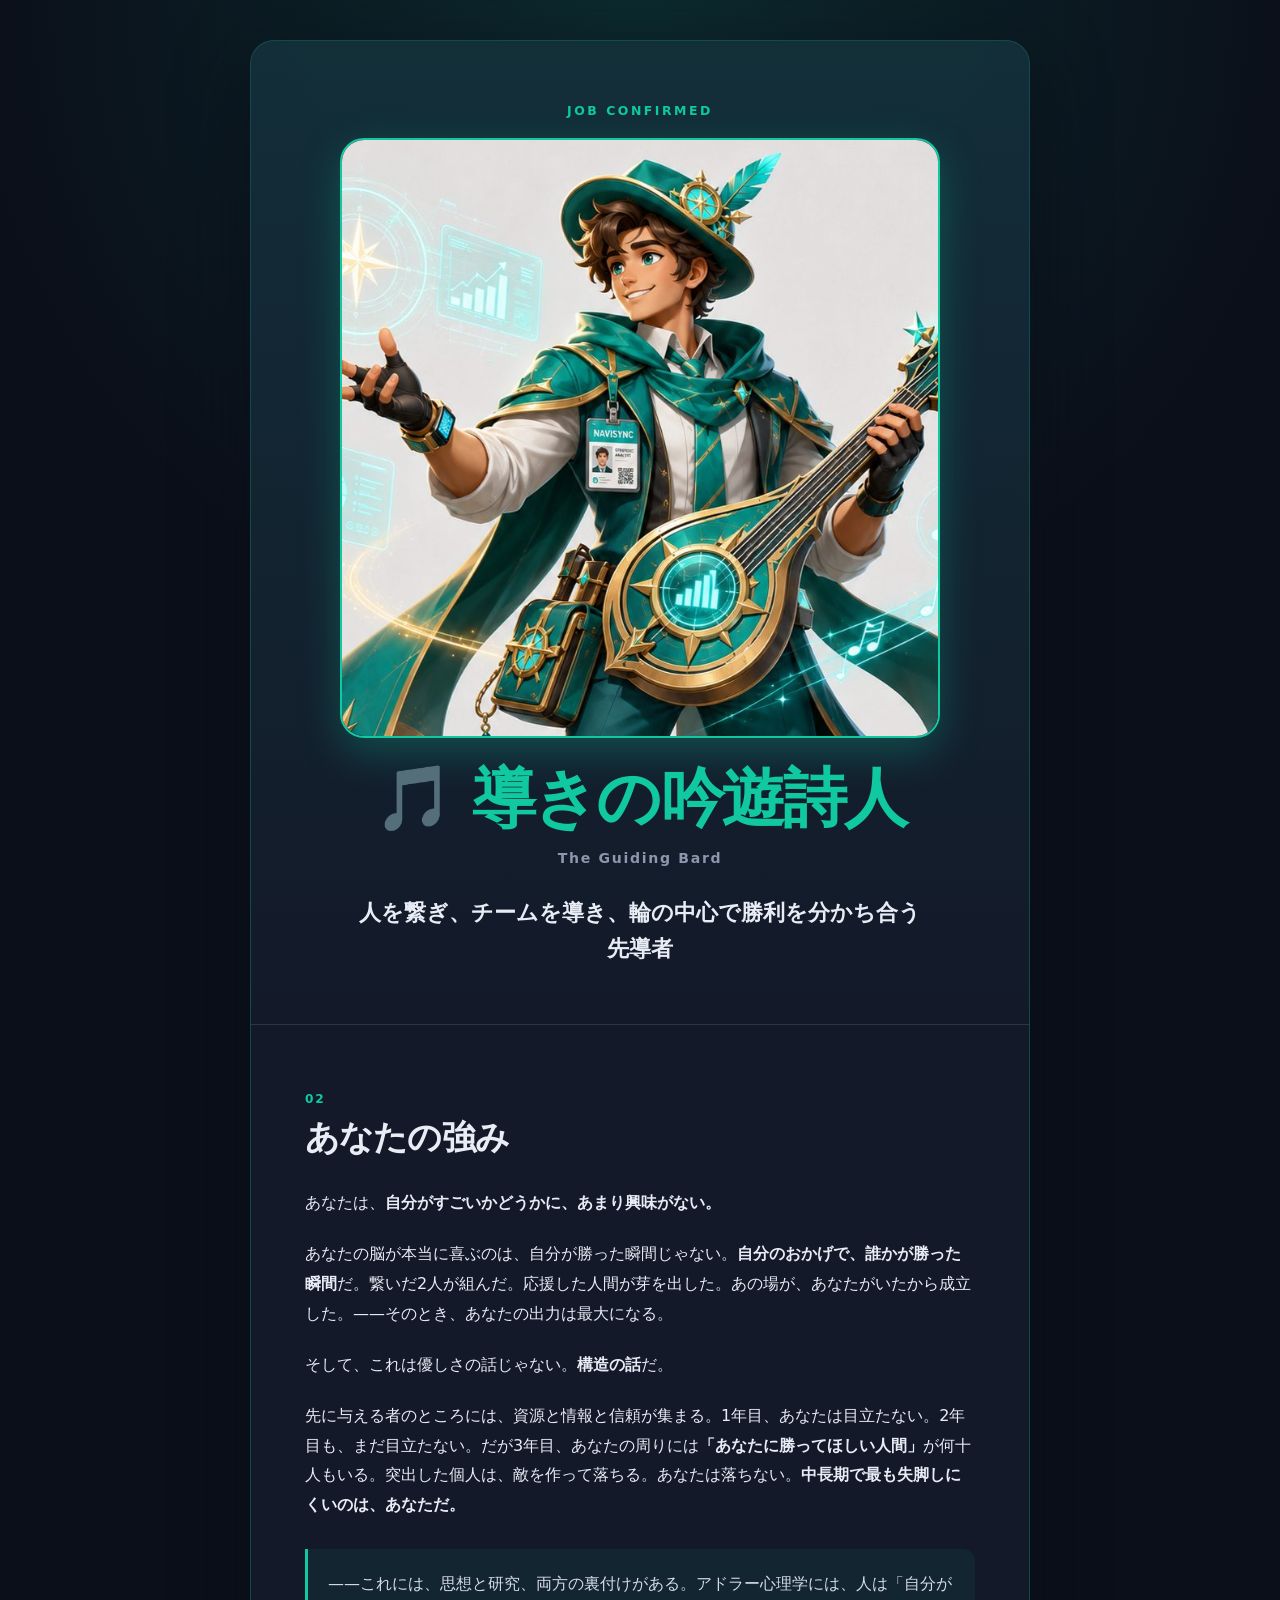
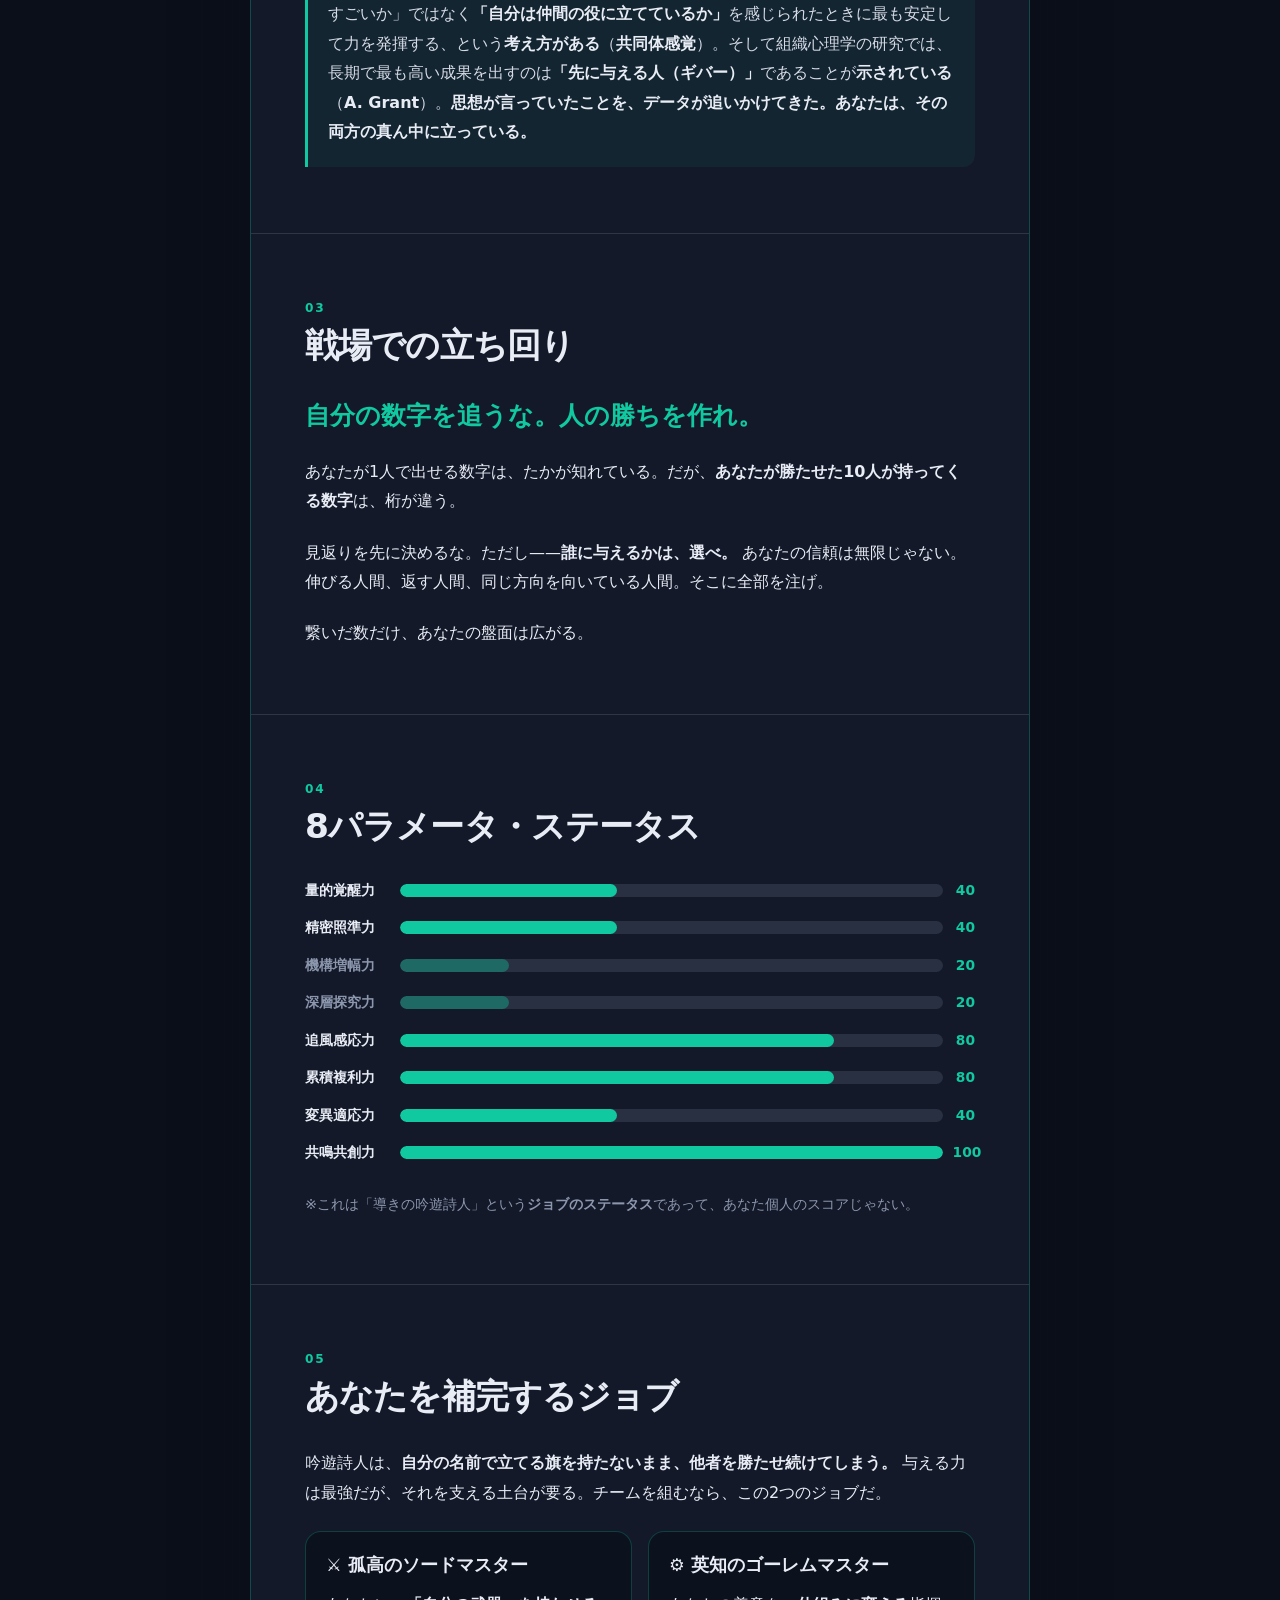
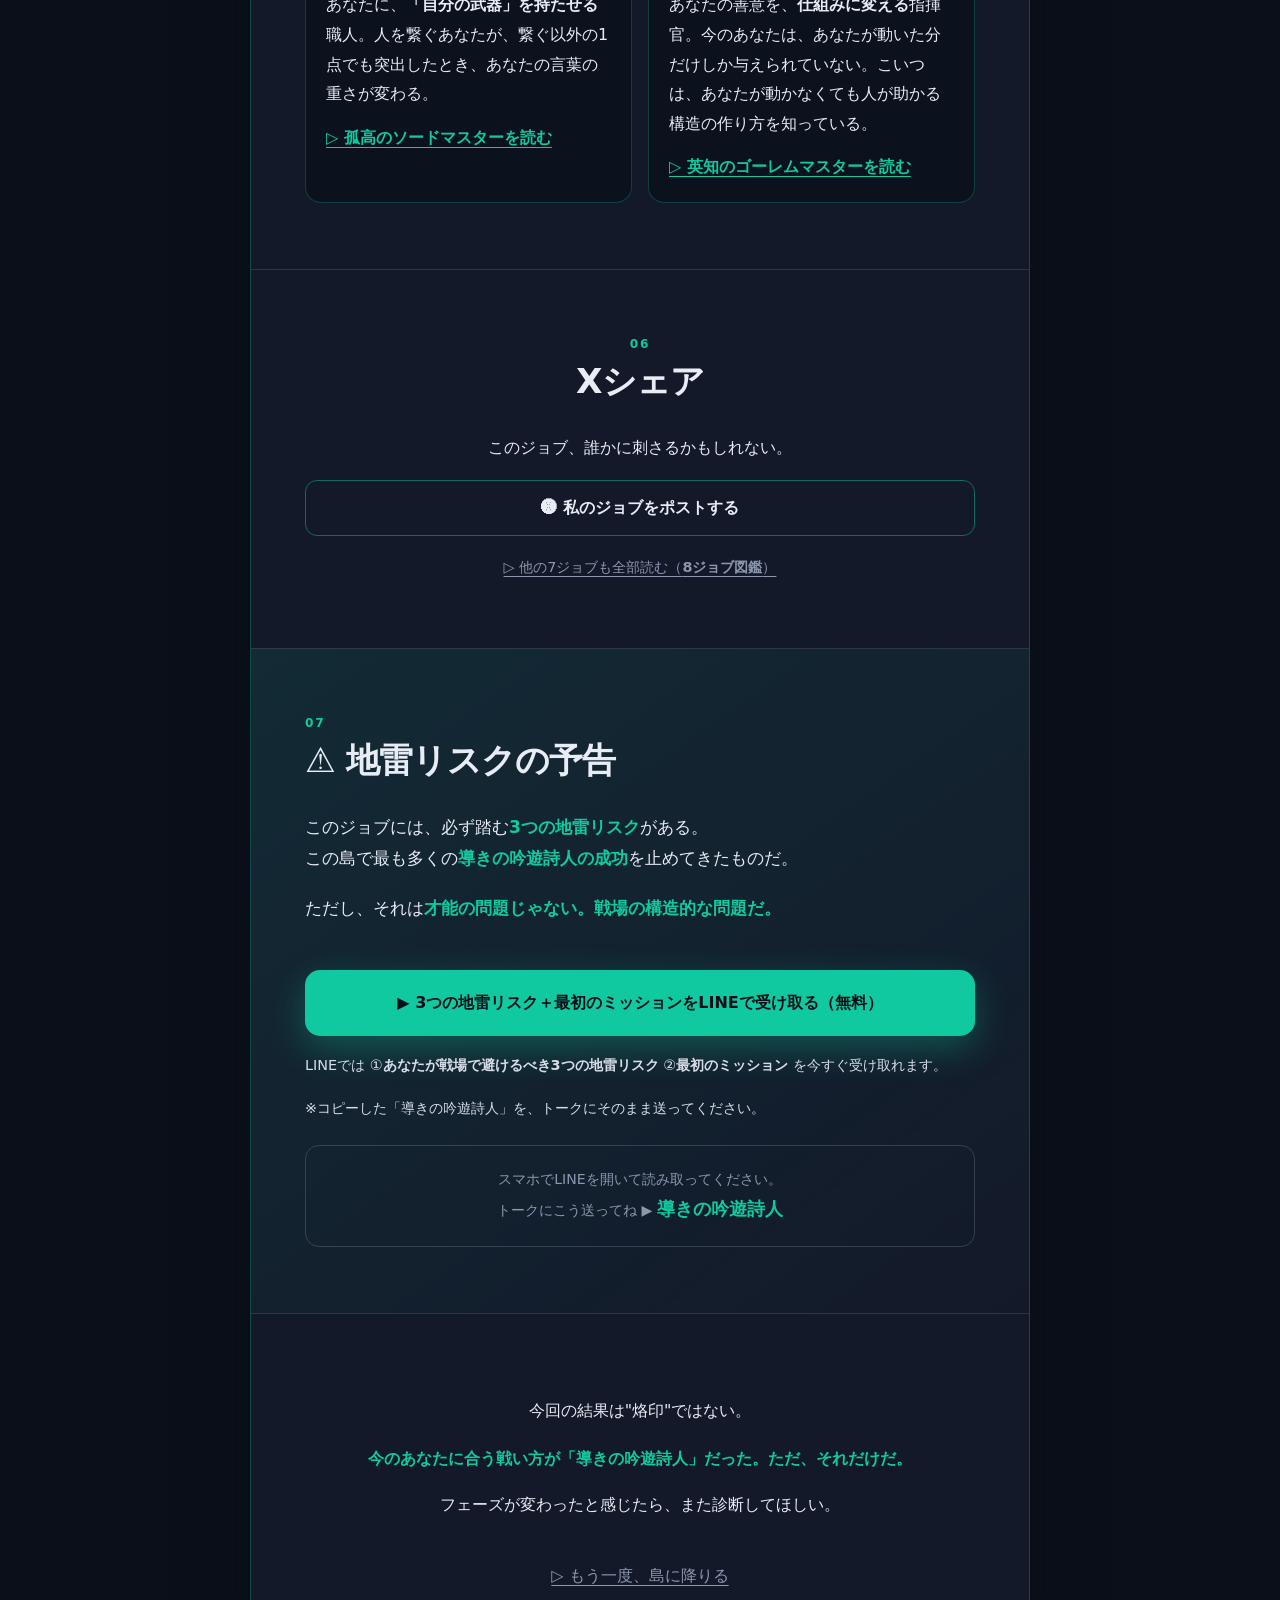
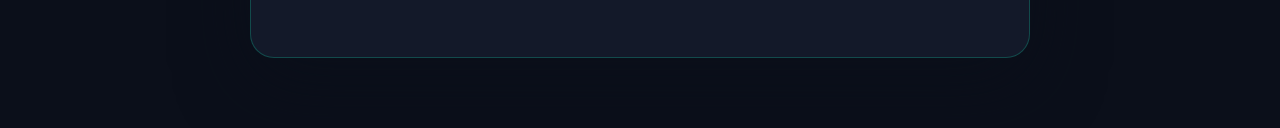
==== report/bard.html @ 359c532e "first commit" ====
<!doctype html>
<html lang="ja">
<head>
  <meta charset="utf-8">
  <meta name="viewport" content="width=device-width, initial-scale=1">
  <title>導きの吟遊詩人｜ビジネス・バトロワ ジョブ診断</title>
  <meta name="description" content="人を繋ぎ、チームを導き、輪の中心で勝利を分かち合う先導者">
  <meta property="og:type" content="article">
  <meta property="og:title" content="導きの吟遊詩人">
  <meta property="og:description" content="人を繋ぎ、チームを導き、輪の中心で勝利を分かち合う先導者">
  <meta property="og:image" content="/assets/ogp/bard.png">
  <meta name="twitter:card" content="summary_large_image">
  <link rel="stylesheet" href="../theme.css">
  <link rel="stylesheet" href="report.css">
</head>
<body data-job="bard">
  <main class="report-shell">
    <article class="report-card">
      <header class="report-hero" aria-labelledby="reportTitle">
        <p class="eyebrow">JOB CONFIRMED</p>
        <div class="job-visual" aria-hidden="true">
          <span id="jobVisualFallback" class="job-visual-fallback">🎵</span>
          <img id="jobImage" src="../assets/job/bard.jpg" alt="導きの吟遊詩人のイメージ">
        </div>
        <h1 id="reportTitle">🎵 導きの吟遊詩人</h1>
        <p class="job-english">The Guiding Bard</p>
        <p class="job-catch">人を繋ぎ、チームを導き、輪の中心で勝利を分かち合う先導者</p>
      </header>

      <section class="report-section prose" aria-labelledby="strengthTitle">
        <h2 id="strengthTitle" class="section-heading"><span class="section-number">02</span>あなたの強み</h2>

        <p>あなたは、<strong>自分がすごいかどうかに、あまり興味がない。</strong></p>

        <p>あなたの脳が本当に喜ぶのは、自分が勝った瞬間じゃない。<strong>自分のおかげで、誰かが勝った瞬間</strong>だ。繋いだ2人が組んだ。応援した人間が芽を出した。あの場が、あなたがいたから成立した。——そのとき、あなたの出力は最大になる。</p>

        <p>そして、これは優しさの話じゃない。<strong>構造の話</strong>だ。</p>

        <p>先に与える者のところには、資源と情報と信頼が集まる。1年目、あなたは目立たない。2年目も、まだ目立たない。だが3年目、あなたの周りには<strong>「あなたに勝ってほしい人間」</strong>が何十人もいる。突出した個人は、敵を作って落ちる。あなたは落ちない。<strong>中長期で最も失脚しにくいのは、あなただ。</strong></p>

        <p class="research-note">——これには、思想と研究、両方の裏付けがある。アドラー心理学には、人は「自分がすごいか」ではなく<strong>「自分は仲間の役に立てているか」</strong>を感じられたときに最も安定して力を発揮する、という<strong>考え方がある</strong>（<strong>共同体感覚</strong>）。そして組織心理学の研究では、長期で最も高い成果を出すのは<strong>「先に与える人（ギバー）」</strong>であることが<strong>示されている</strong>（<strong>A. Grant</strong>）。<strong>思想が言っていたことを、データが追いかけてきた。あなたは、その両方の真ん中に立っている。</strong></p>
      </section>

      <section class="report-section prose" aria-labelledby="strategyTitle">
        <h2 id="strategyTitle" class="section-heading"><span class="section-number">03</span>戦場での立ち回り</h2>

        <p class="lead-line">自分の数字を追うな。人の勝ちを作れ。</p>

        <p>あなたが1人で出せる数字は、たかが知れている。だが、<strong>あなたが勝たせた10人が持ってくる数字</strong>は、桁が違う。</p>

        <p>見返りを先に決めるな。ただし——<strong>誰に与えるかは、選べ。</strong> あなたの信頼は無限じゃない。伸びる人間、返す人間、同じ方向を向いている人間。そこに全部を注げ。</p>

        <p>繋いだ数だけ、あなたの盤面は広がる。</p>
      </section>

      <section class="report-section" aria-labelledby="statusTitle">
        <h2 id="statusTitle" class="section-heading"><span class="section-number">04</span>8パラメータ・ステータス</h2>

        <div id="statusChart" class="status-chart" aria-label="導きの吟遊詩人の8パラメータ・ステータス"></div>

        <p class="status-note">※これは「導きの吟遊詩人」という<strong>ジョブのステータス</strong>であって、あなた個人のスコアじゃない。</p>

      </section>

      <section class="report-section" aria-labelledby="complementTitle">
        <h2 id="complementTitle" class="section-heading"><span class="section-number">05</span>あなたを補完するジョブ</h2>

        <p class="complement-intro">吟遊詩人は、<strong>自分の名前で立てる旗を持たないまま、他者を勝たせ続けてしまう。</strong> 与える力は最強だが、それを支える土台が要る。チームを組むなら、この2つのジョブだ。</p>

        <div class="complement-grid">
          <article class="complement-card">
            <h3>⚔️ 孤高のソードマスター</h3>
            <p>あなたに、<strong>「自分の武器」を持たせる</strong>職人。人を繋ぐあなたが、繋ぐ以外の1点でも突出したとき、あなたの言葉の重さが変わる。</p>
            <a class="job-link" data-to-job="sword" href="sword.html">▷ 孤高のソードマスターを読む</a>
          </article>

          <article class="complement-card">
            <h3>⚙️ 英知のゴーレムマスター</h3>
            <p>あなたの善意を、<strong>仕組みに変える</strong>指揮官。今のあなたは、あなたが動いた分だけしか与えられていない。こいつは、あなたが動かなくても人が助かる構造の作り方を知っている。</p>
            <a class="job-link" data-to-job="golem" href="golem.html">▷ 英知のゴーレムマスターを読む</a>
          </article>
        </div>
      </section>

      <section class="report-section share-section" aria-labelledby="shareTitle">
        <h2 id="shareTitle" class="section-heading"><span class="section-number">06</span>Xシェア</h2>
        <p class="share-copy">このジョブ、誰かに刺さるかもしれない。</p>
        <button id="shareButton" class="share-bar" type="button">🅧 私のジョブをポストする</button>
        <a id="codexLink" class="codex-link" href="index.html">▷ 他の7ジョブも全部読む（<strong>8ジョブ図鑑</strong>）</a>
      </section>

      <section id="lineSection" class="report-section line-section" aria-labelledby="lineTitle">
        <h2 id="lineTitle" class="section-heading"><span class="section-number">07</span>⚠️ 地雷リスクの予告</h2>

        <div class="warning-copy">
          <p>このジョブには、必ず踏む<strong>3つの地雷リスク</strong>がある。<br>この島で最も多くの<strong>導きの吟遊詩人の成功</strong>を止めてきたものだ。</p>
          <p>ただし、それは<strong>才能の問題じゃない。戦場の構造的な問題だ。</strong></p>
        </div>

        <button id="lineButton" class="line-cta" type="button">▶︎ 3つの地雷リスク＋最初のミッションをLINEで受け取る（無料）</button>
        <p class="line-subtext">LINEでは ①<strong>あなたが戦場で避けるべき3つの地雷リスク</strong> ②<strong>最初のミッション</strong> を今すぐ受け取れます。</p>
        <p class="line-instruction">※コピーした「導きの吟遊詩人」を、トークにそのまま送ってください。</p>

        <aside class="pc-line-help" aria-label="パソコンからLINEを開く方法">
          <p>スマホでLINEを開いて読み取ってください。</p>
          <img id="lineQr" alt="LINE友だち追加用QRコード">
          <p>トークにこう送ってね ▶ <span class="pc-job-name">導きの吟遊詩人</span></p>
        </aside>
      </section>

      <section class="report-section closing-section">
        <p>今回の結果は&quot;烙印&quot;ではない。</p>
        <p class="status-next">今のあなたに合う戦い方が「導きの吟遊詩人」だった。ただ、それだけだ。</p>
        <p>フェーズが変わったと感じたら、また診断してほしい。</p>

        <a id="retryLink" class="retry-link" href="../index.html">▷ もう一度、島に降りる</a>
      </section>
    </article>
  </main>

  <section id="fallbackDialog" class="fallback-dialog" role="dialog" aria-modal="true" aria-labelledby="fallbackTitle" hidden>
    <div class="fallback-card">
      <h2 id="fallbackTitle">手動でコピーしてください</h2>
      <p>下のジョブ名を選択してコピーし、LINEのトークにそのまま送ってください。</p>
      <input id="fallbackInput" class="fallback-input" type="text" readonly>
      <div class="fallback-actions">
        <a id="fallbackLineLink" class="fallback-line-link" href="">LINEを開く</a>
        <button id="fallbackClose" class="text-button fallback-close" type="button">閉じる</button>
      </div>
    </div>
  </section>

  <script src="report.js"></script>
  <script>
    const JOB_KEY = 'bard';
    const jobImage = document.querySelector('#jobImage');
    const jobVisualFallback = document.querySelector('#jobVisualFallback');
    const statusChart = document.querySelector('#statusChart');
    const shareButton = document.querySelector('#shareButton');
    const lineButton = document.querySelector('#lineButton');
    const lineSection = document.querySelector('#lineSection');
    const lineQr = document.querySelector('#lineQr');
    const codexLink = document.querySelector('#codexLink');
    const retryLink = document.querySelector('#retryLink');
    const fallbackDialog = document.querySelector('#fallbackDialog');
    const fallbackInput = document.querySelector('#fallbackInput');
    const fallbackClose = document.querySelector('#fallbackClose');
    let shared = false;

    function syncJobImage() {
      const loaded = jobImage.complete && jobImage.naturalWidth > 0;
      jobImage.hidden = !loaded;
      jobVisualFallback.hidden = loaded;
    }

    jobImage.addEventListener('load', syncJobImage);
    jobImage.addEventListener('error', syncJobImage);
    syncJobImage();

    fillParamLabels();
    renderStatusChart(statusChart, JOB_KEY);
    lineQr.src = CONFIG.QR_IMG;
    lineQr.addEventListener('error', () => {
      lineQr.hidden = true;
    });

    shareButton.addEventListener('click', () => {
      openShare(JOB_KEY, 'report');
      shared = true;
    });

    window.addEventListener('focus', () => {
      if (!shared) return;
      shared = false;
      lineSection.classList.remove('pulse');
      void lineSection.offsetWidth;
      lineSection.classList.add('pulse');
    });

    lineButton.addEventListener('click', () => goLine(JOB_KEY, 'report'));

    document.querySelectorAll('.job-link').forEach((link) => {
      link.addEventListener('click', () => {
        gtag('event', 'job_link_click', {
          from_job: JOB_KEY,
          to_job: link.dataset.toJob,
          location: 'report',
        });
      });
    });

    codexLink.addEventListener('click', () => {
      gtag('event', 'job_link_click', {
        from_job: JOB_KEY,
        to_job: 'index',
        location: 'report',
      });
    });

    retryLink.addEventListener('click', () => {
      gtag('event', 'retry_click', { job_type: JOB_KEY, location: 'report' });
    });

    fallbackInput.addEventListener('click', () => fallbackInput.select());
    fallbackClose.addEventListener('click', () => {
      fallbackDialog.hidden = true;
      lineButton.focus();
    });

    initAnalytics();
    gtag('event', 'report_view', { job_type: JOB_KEY });
  </script>
</body>
</html>
---- theme.css ----
:root{
  --bg:      #0B0F1A;
  --surface: #141A2B;
  --fg:      #E8ECF5;
  --muted:   #8C97AE;
  --job-accent: #E8ECF5;
}

/* ジョブのアクセント色は、この8行だけに存在する。値は仮。 */
[data-job="gunner"]{ --job-accent:#FF6B35; }
[data-job="sniper"]{ --job-accent:#C2CDDA; }
[data-job="golem"] { --job-accent:#B8935A; }
[data-job="sword"] { --job-accent:#5B7CF0; }
[data-job="archer"]{ --job-accent:#4AA8F0; }
[data-job="sage"]  { --job-accent:#E8B923; }
[data-job="shape"] { --job-accent:#A96BFF; }
[data-job="bard"]  { --job-accent:#10C9A0; }
---- report/report.css ----
*,
*::before,
*::after {
  box-sizing: border-box;
}

html {
  color-scheme: dark;
  scroll-behavior: smooth;
}

body {
  min-width: 320px;
  min-height: 100vh;
  margin: 0;
  color: var(--fg);
  background:
    radial-gradient(circle at 50% 0%, color-mix(in srgb, var(--job-accent), transparent 85%), transparent 42rem),
    var(--bg);
  font-family: system-ui, -apple-system, BlinkMacSystemFont, "Segoe UI", sans-serif;
  line-height: 1.85;
}

button,
a,
input {
  font: inherit;
}

a {
  color: var(--job-accent);
  text-underline-offset: 4px;
}

button {
  color: inherit;
}

[hidden] {
  display: none !important;
}

:focus-visible {
  outline: 3px solid var(--job-accent);
  outline-offset: 4px;
}

.report-shell {
  width: min(100% - 28px, 780px);
  margin-inline: auto;
  padding: 20px 0 48px;
}

.report-card {
  overflow: hidden;
  border: 1px solid color-mix(in srgb, var(--job-accent), transparent 72%);
  border-radius: 24px;
  background: color-mix(in srgb, var(--surface), transparent 3%);
  box-shadow: 0 22px 70px color-mix(in srgb, var(--bg), transparent 14%);
}

.report-hero {
  min-height: min(720px, 100svh - 40px);
  padding: clamp(28px, 8vw, 58px) clamp(20px, 7vw, 52px);
  display: flex;
  flex-direction: column;
  align-items: center;
  justify-content: center;
  text-align: center;
  background: linear-gradient(180deg, color-mix(in srgb, var(--job-accent), transparent 88%), transparent);
}

.eyebrow {
  margin: 0 0 16px;
  color: var(--job-accent);
  font-size: 0.78rem;
  font-weight: 850;
  letter-spacing: 0.2em;
}

.job-visual {
  width: min(82vw, 600px);
  aspect-ratio: 1;
  margin-bottom: 24px;
  overflow: hidden;
  border: 2px solid var(--job-accent);
  border-radius: 24px;
  background: var(--bg);
  display: grid;
  place-items: center;
  box-shadow: 0 14px 42px color-mix(in srgb, var(--job-accent), transparent 72%);
}

.job-visual img,
.job-visual-fallback {
  grid-area: 1 / 1;
}

.job-visual img {
  width: 100%;
  height: 100%;
  object-fit: cover;
}

.job-visual-fallback {
  font-size: clamp(4rem, 22vw, 8rem);
}

.report-hero h1 {
  margin: 0;
  color: var(--job-accent);
  font-size: clamp(2rem, 9vw, 4rem);
  line-height: 1.15;
  letter-spacing: -0.04em;
}

.job-english {
  margin: 9px 0 0;
  color: var(--muted);
  font-size: 0.88rem;
  font-weight: 750;
  letter-spacing: 0.12em;
}

.job-catch {
  max-width: 36rem;
  margin: 24px auto 0;
  font-size: clamp(1.08rem, 4.8vw, 1.4rem);
  font-weight: 850;
  line-height: 1.6;
}

.report-section {
  padding: clamp(34px, 9vw, 66px) clamp(22px, 7vw, 54px);
  border-top: 1px solid color-mix(in srgb, var(--muted), transparent 78%);
}

.section-heading {
  margin: 0 0 28px;
  font-size: clamp(1.45rem, 6vw, 2.15rem);
  line-height: 1.35;
  letter-spacing: -0.025em;
}

.section-number {
  display: block;
  margin-bottom: 6px;
  color: var(--job-accent);
  font-size: 0.76rem;
  font-weight: 850;
  letter-spacing: 0.14em;
}

.prose p {
  margin: 0;
}

.prose p + p {
  margin-top: 1.35em;
}

.prose strong {
  color: var(--fg);
}

.lead-line {
  color: var(--job-accent);
  font-size: clamp(1.18rem, 5.3vw, 1.55rem);
  font-weight: 900;
  line-height: 1.55;
}

.research-note {
  margin-top: 30px !important;
  padding: 20px;
  border-left: 3px solid var(--job-accent);
  border-radius: 0 12px 12px 0;
  color: color-mix(in srgb, var(--fg), var(--muted) 20%);
  background: color-mix(in srgb, var(--job-accent), transparent 93%);
}

.status-chart {
  display: grid;
  gap: 12px;
  margin-top: 8px;
}

.status-row {
  display: grid;
  grid-template-columns: 5.3em 1fr 1.4em;
  gap: 10px;
  align-items: center;
}

.status-label,
.status-value {
  font-size: 0.86rem;
  font-weight: 850;
}

.status-value {
  color: var(--job-accent);
  text-align: right;
}

.status-track {
  height: 13px;
  overflow: hidden;
  border-radius: 999px;
  background: color-mix(in srgb, var(--muted), transparent 82%);
}

.status-fill {
  height: 100%;
  border-radius: inherit;
  background: var(--job-accent);
  transform-origin: left;
  animation: bar-in 520ms ease-out both;
}

.status-row.is-low {
  color: var(--muted);
}

.status-row.is-low .status-fill {
  opacity: 0.38;
}

.status-note {
  margin: 26px 0 0;
  color: var(--muted);
  font-size: 0.9rem;
}

.status-conclusion {
  margin: 20px 0 0;
  font-weight: 800;
}

.status-next {
  margin: 18px 0 0;
  color: var(--job-accent);
  font-weight: 800;
}

.complement-intro {
  margin: 0 0 24px;
}

.complement-grid {
  display: grid;
  gap: 16px;
}

.complement-card {
  padding: 20px;
  border: 1px solid color-mix(in srgb, var(--job-accent), transparent 74%);
  border-radius: 16px;
  background: color-mix(in srgb, var(--bg), transparent 30%);
}

.complement-card h3 {
  margin: 0;
  font-size: 1.1rem;
  line-height: 1.5;
}

.complement-card p {
  margin: 12px 0 0;
}

.complement-card a {
  display: inline-block;
  margin-top: 14px;
  font-weight: 800;
}

.share-section {
  text-align: center;
}

.share-copy {
  margin: 0;
}

.share-bar {
  width: 100%;
  min-height: 52px;
  margin-top: 18px;
  padding: 12px 18px;
  border: 1px solid color-mix(in srgb, var(--job-accent), transparent 55%);
  border-radius: 12px;
  color: var(--fg);
  background: transparent;
  font-weight: 800;
  cursor: pointer;
}

.codex-link {
  display: inline-block;
  margin-top: 18px;
  color: var(--muted);
  font-size: 0.9rem;
}

.line-section {
  background: linear-gradient(145deg, color-mix(in srgb, var(--job-accent), transparent 90%), transparent);
}

.warning-copy {
  font-size: 1.08rem;
}

.warning-copy strong {
  color: var(--job-accent);
}

.line-cta {
  width: 100%;
  min-height: 66px;
  margin-top: 28px;
  padding: 16px 22px;
  border: 0;
  border-radius: 15px;
  color: var(--bg);
  background: var(--job-accent);
  font-weight: 900;
  line-height: 1.45;
  cursor: pointer;
  box-shadow: 0 12px 36px color-mix(in srgb, var(--job-accent), transparent 68%);
}

.line-subtext,
.line-instruction {
  margin: 16px 0 0;
  color: color-mix(in srgb, var(--fg), var(--muted) 18%);
  font-size: 0.9rem;
}

.pc-line-help {
  display: none;
  margin-top: 24px;
  padding: 20px;
  border: 1px solid color-mix(in srgb, var(--muted), transparent 72%);
  border-radius: 14px;
  text-align: center;
}

.pc-line-help p {
  margin: 0;
  color: var(--muted);
  font-size: 0.88rem;
}

.pc-line-help img {
  width: 150px;
  height: 150px;
  margin: 14px auto;
  object-fit: contain;
  background: var(--fg);
}

.pc-job-name {
  color: var(--job-accent);
  font-size: 1.15rem;
  font-weight: 900;
}

.closing-section {
  text-align: center;
}

.phase-line {
  margin: 0;
  color: var(--job-accent);
  font-size: clamp(1.12rem, 5vw, 1.35rem);
  font-weight: 900;
}

.closing-copy {
  max-width: 36rem;
  margin: 22px auto 0;
  color: color-mix(in srgb, var(--fg), var(--muted) 15%);
}

.retry-link {
  display: inline-block;
  margin-top: 26px;
  color: var(--muted);
}

.fallback-dialog {
  position: fixed;
  inset: 0;
  z-index: 10;
  padding: 20px;
  background: color-mix(in srgb, var(--bg), transparent 8%);
  display: grid;
  place-items: center;
}

.fallback-card {
  width: min(100%, 440px);
  padding: 24px;
  border: 1px solid color-mix(in srgb, var(--job-accent), transparent 62%);
  border-radius: 18px;
  background: var(--surface);
}

.fallback-card h2 {
  margin: 0;
  font-size: 1.3rem;
}

.fallback-card p {
  color: var(--muted);
}

.fallback-input {
  width: 100%;
  padding: 14px;
  border: 1px solid var(--job-accent);
  border-radius: 10px;
  color: var(--fg);
  background: var(--bg);
  font-weight: 850;
  text-align: center;
}

.fallback-actions {
  display: grid;
  gap: 12px;
  margin-top: 16px;
}

.fallback-line-link {
  min-height: 56px;
  padding: 12px 20px;
  border-radius: 12px;
  color: var(--bg);
  background: var(--job-accent);
  font-weight: 900;
  text-decoration: none;
  display: flex;
  align-items: center;
  justify-content: center;
}

.text-button {
  padding: 0;
  border: 0;
  color: var(--muted);
  background: none;
  text-decoration: underline;
  text-underline-offset: 4px;
  cursor: pointer;
}

.fallback-close {
  margin-inline: auto;
}

.pulse {
  animation: pulse 760ms ease-out 2;
}

@media (min-width: 720px) {
  .report-shell {
    padding-block: 40px 70px;
  }

  .complement-grid {
    grid-template-columns: 1fr 1fr;
  }

  .pc-line-help {
    display: block;
  }
}

@media (prefers-reduced-motion: reduce) {
  *,
  *::before,
  *::after {
    scroll-behavior: auto !important;
    animation-duration: 0.01ms !important;
    animation-iteration-count: 1 !important;
    transition-duration: 0.01ms !important;
  }
}

.codex-page .report-card {
  padding-bottom: clamp(30px, 8vw, 56px);
}

.codex-header {
  padding: clamp(42px, 11vw, 82px) clamp(22px, 7vw, 54px);
  text-align: center;
  background: linear-gradient(180deg, color-mix(in srgb, var(--job-accent), transparent 90%), transparent);
}

.codex-header h1 {
  margin: 0;
  font-size: clamp(1.8rem, 8vw, 3.6rem);
  line-height: 1.2;
  letter-spacing: -0.04em;
}

.codex-header p {
  max-width: 38rem;
  margin: 20px auto 0;
  color: color-mix(in srgb, var(--fg), var(--muted) 20%);
  font-weight: 700;
}

.job-grid {
  padding: 0 clamp(18px, 5vw, 38px);
  display: grid;
  gap: 16px;
}

.job-card {
  height: 100%;
}

.job-card-link {
  height: 100%;
  padding: 18px;
  border: 1px solid color-mix(in srgb, var(--job-accent), transparent 68%);
  border-radius: 18px;
  color: var(--fg);
  background: color-mix(in srgb, var(--job-accent), var(--surface) 94%);
  text-decoration: none;
  display: grid;
  grid-template-columns: 92px 1fr;
  gap: 16px;
  align-items: center;
  transition: transform 160ms ease, border-color 160ms ease, box-shadow 160ms ease;
}

.job-card-link:hover {
  border-color: var(--job-accent);
  transform: translateY(-2px);
  box-shadow: 0 12px 32px color-mix(in srgb, var(--job-accent), transparent 82%);
}

.job-card-visual {
  width: 92px;
  aspect-ratio: 1;
  overflow: hidden;
  border: 1px solid var(--job-accent);
  border-radius: 14px;
  background: var(--bg);
  display: grid;
  place-items: center;
}

.job-card-visual img,
.job-card-fallback {
  grid-area: 1 / 1;
}

.job-card-visual img {
  width: 100%;
  height: 100%;
  object-fit: cover;
}

.job-card-fallback {
  font-size: 2.4rem;
}

.job-card h2 {
  margin: 0;
  color: var(--job-accent);
  font-size: 1.1rem;
  line-height: 1.45;
}

.job-card-english {
  margin: 3px 0 0;
  color: var(--muted);
  font-size: 0.72rem;
  font-weight: 750;
  letter-spacing: 0.06em;
}

.job-card-lead {
  margin: 10px 0 0;
  font-size: 0.88rem;
  line-height: 1.55;
}

.job-card-verb {
  margin: 8px 0 0;
  color: var(--job-accent);
  font-weight: 850;
}

.codex-actions {
  padding: clamp(34px, 9vw, 60px) clamp(22px, 7vw, 54px) 0;
  text-align: center;
}

.diagnosis-cta {
  width: 100%;
  min-height: 64px;
  padding: 15px 22px;
  border-radius: 15px;
  color: var(--bg);
  background: var(--job-accent);
  font-weight: 900;
  text-decoration: none;
  display: flex;
  align-items: center;
  justify-content: center;
  box-shadow: 0 12px 36px color-mix(in srgb, var(--job-accent), transparent 70%);
}

.codex-actions .share-bar {
  margin-top: 14px;
}

@media (min-width: 720px) {
  .job-grid {
    grid-template-columns: 1fr 1fr;
  }
}

@keyframes bar-in {
  from { transform: scaleX(0); }
  to { transform: scaleX(1); }
}

@keyframes pulse {
  50% {
    transform: scale(1.02);
    box-shadow: 0 0 0 8px color-mix(in srgb, var(--job-accent), transparent 78%);
  }
}
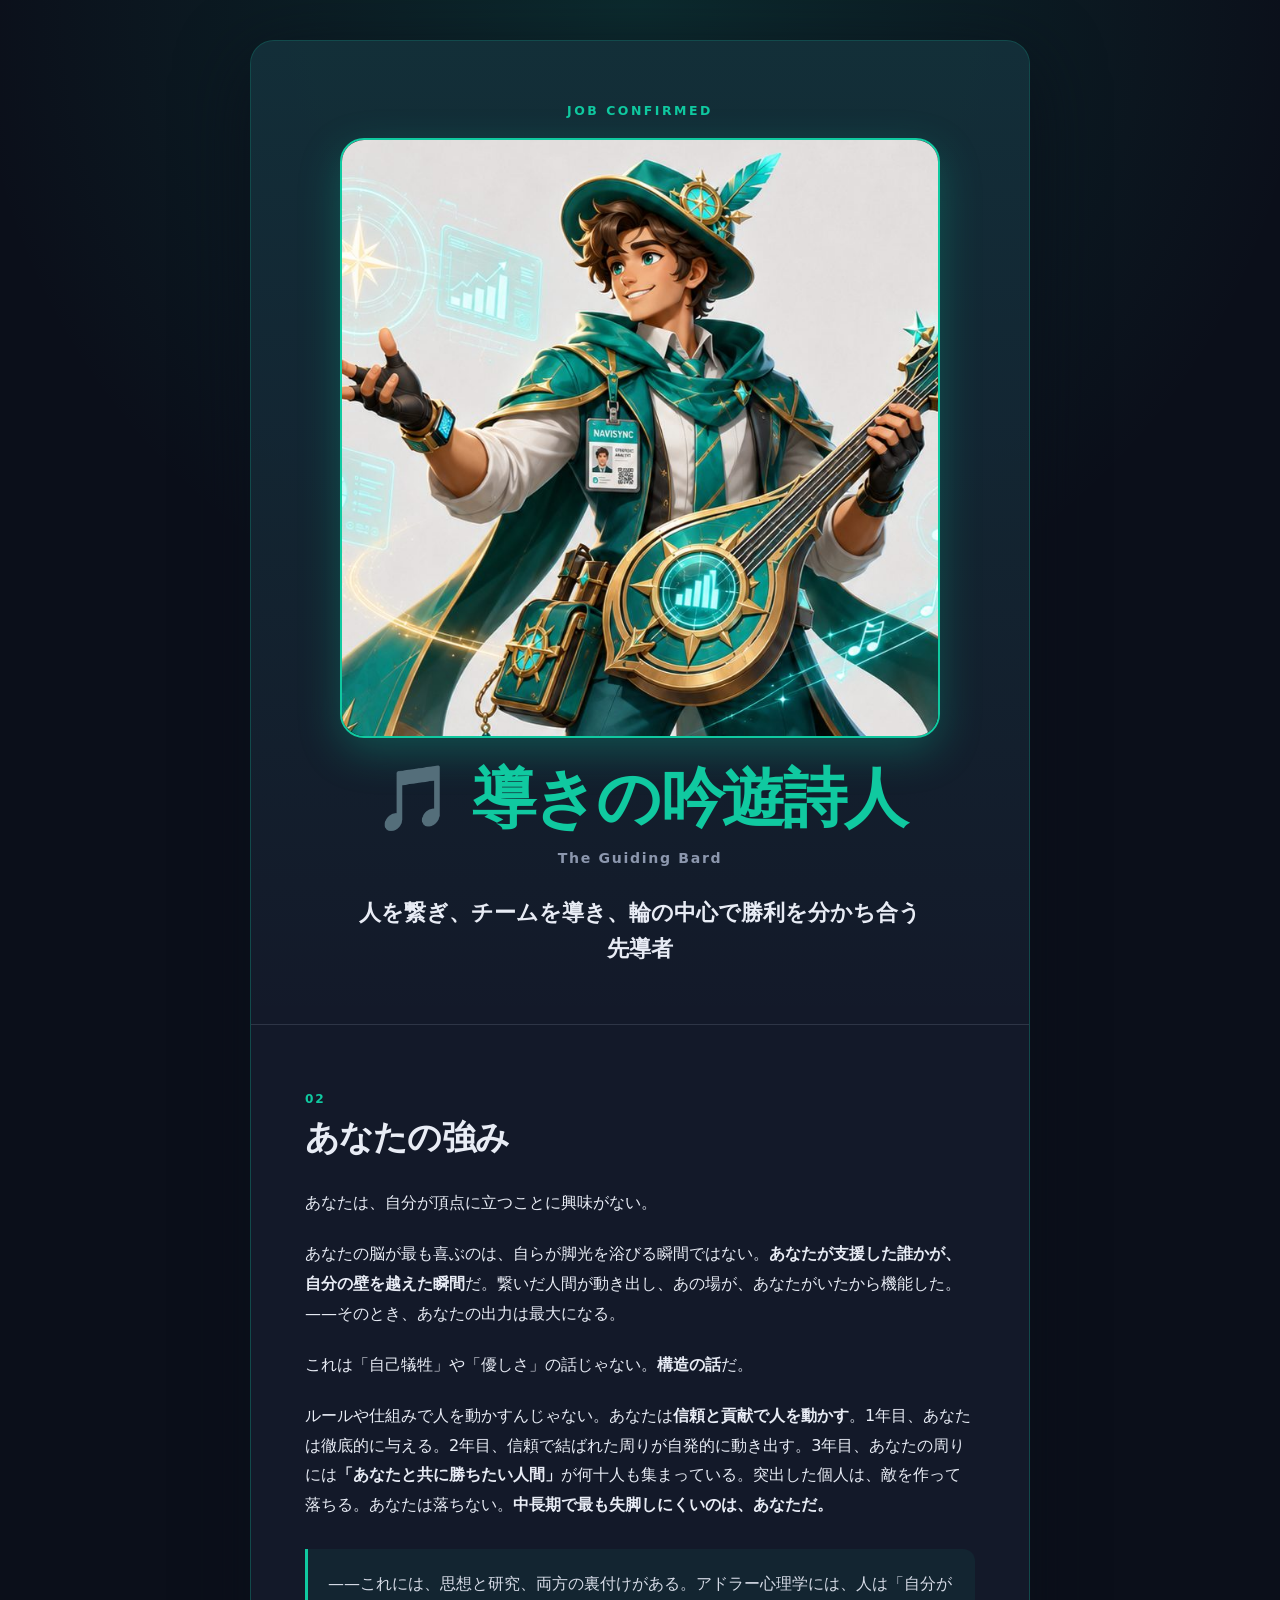
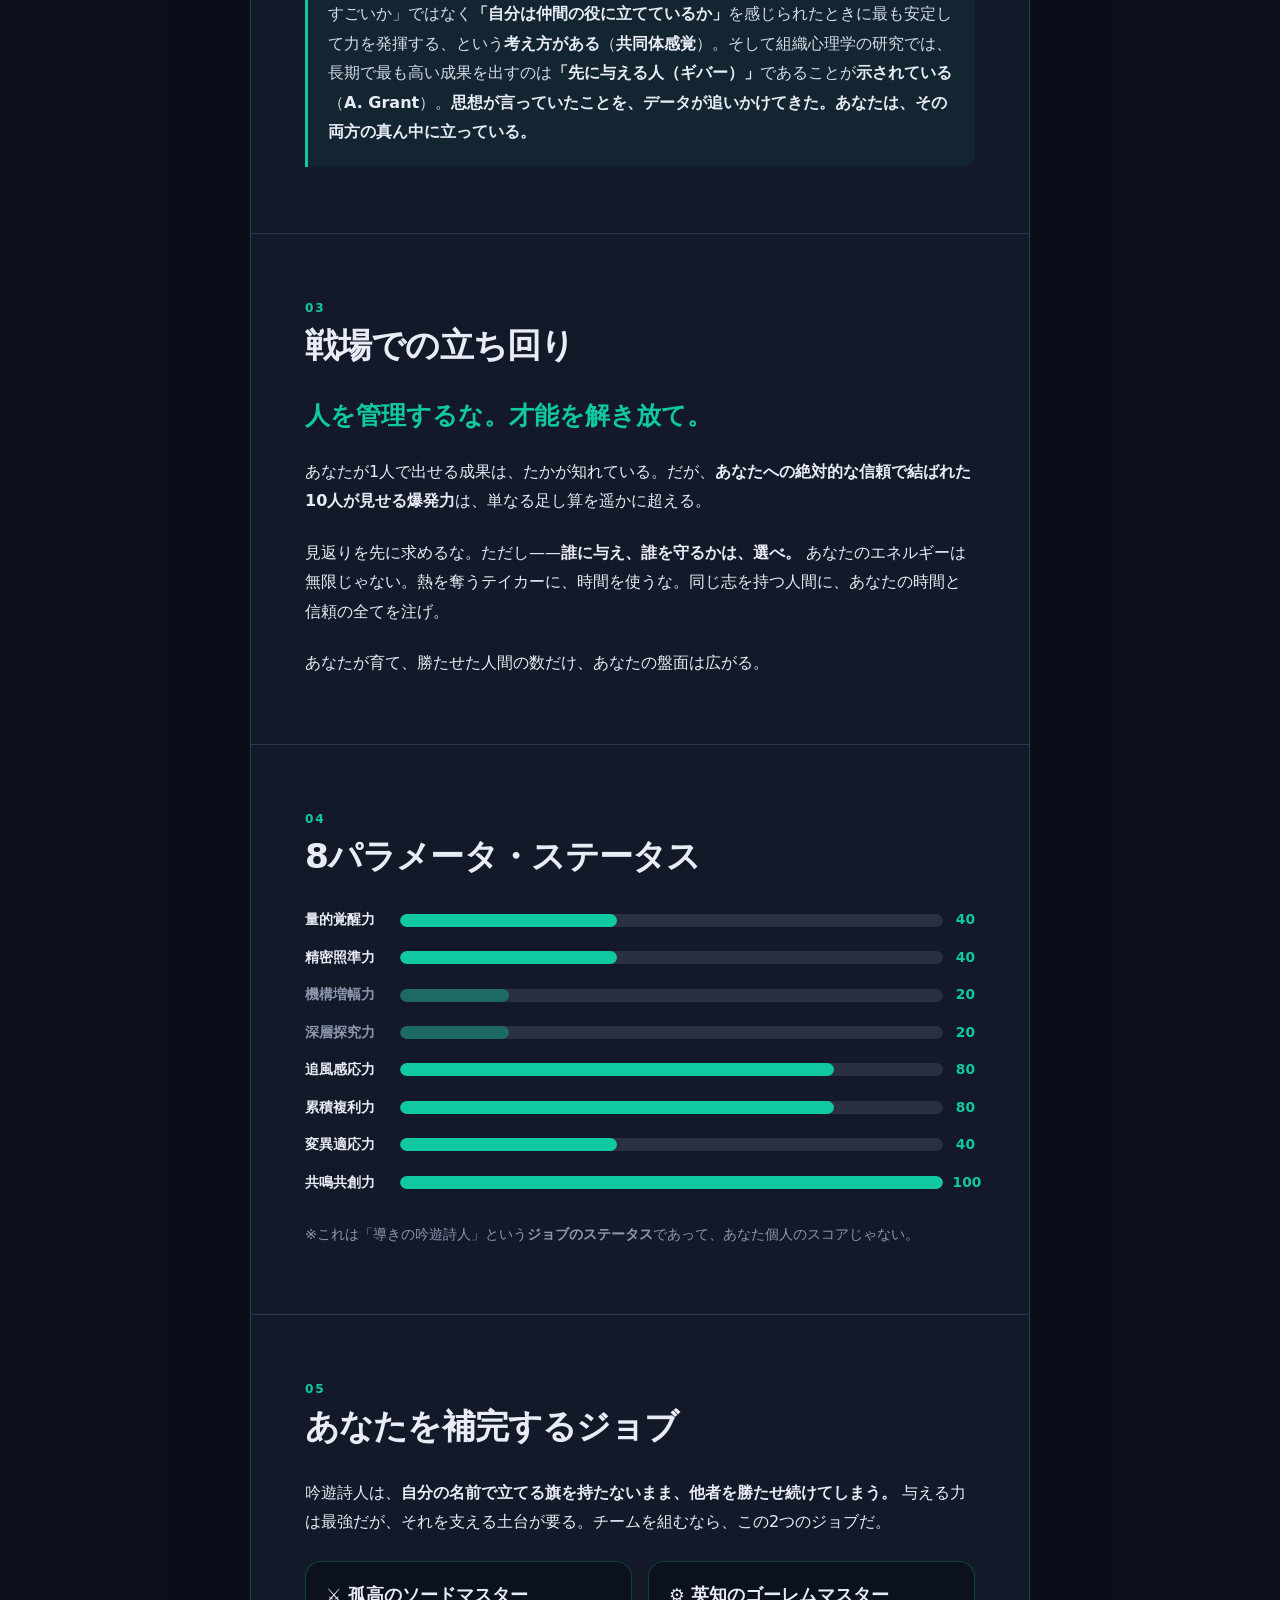
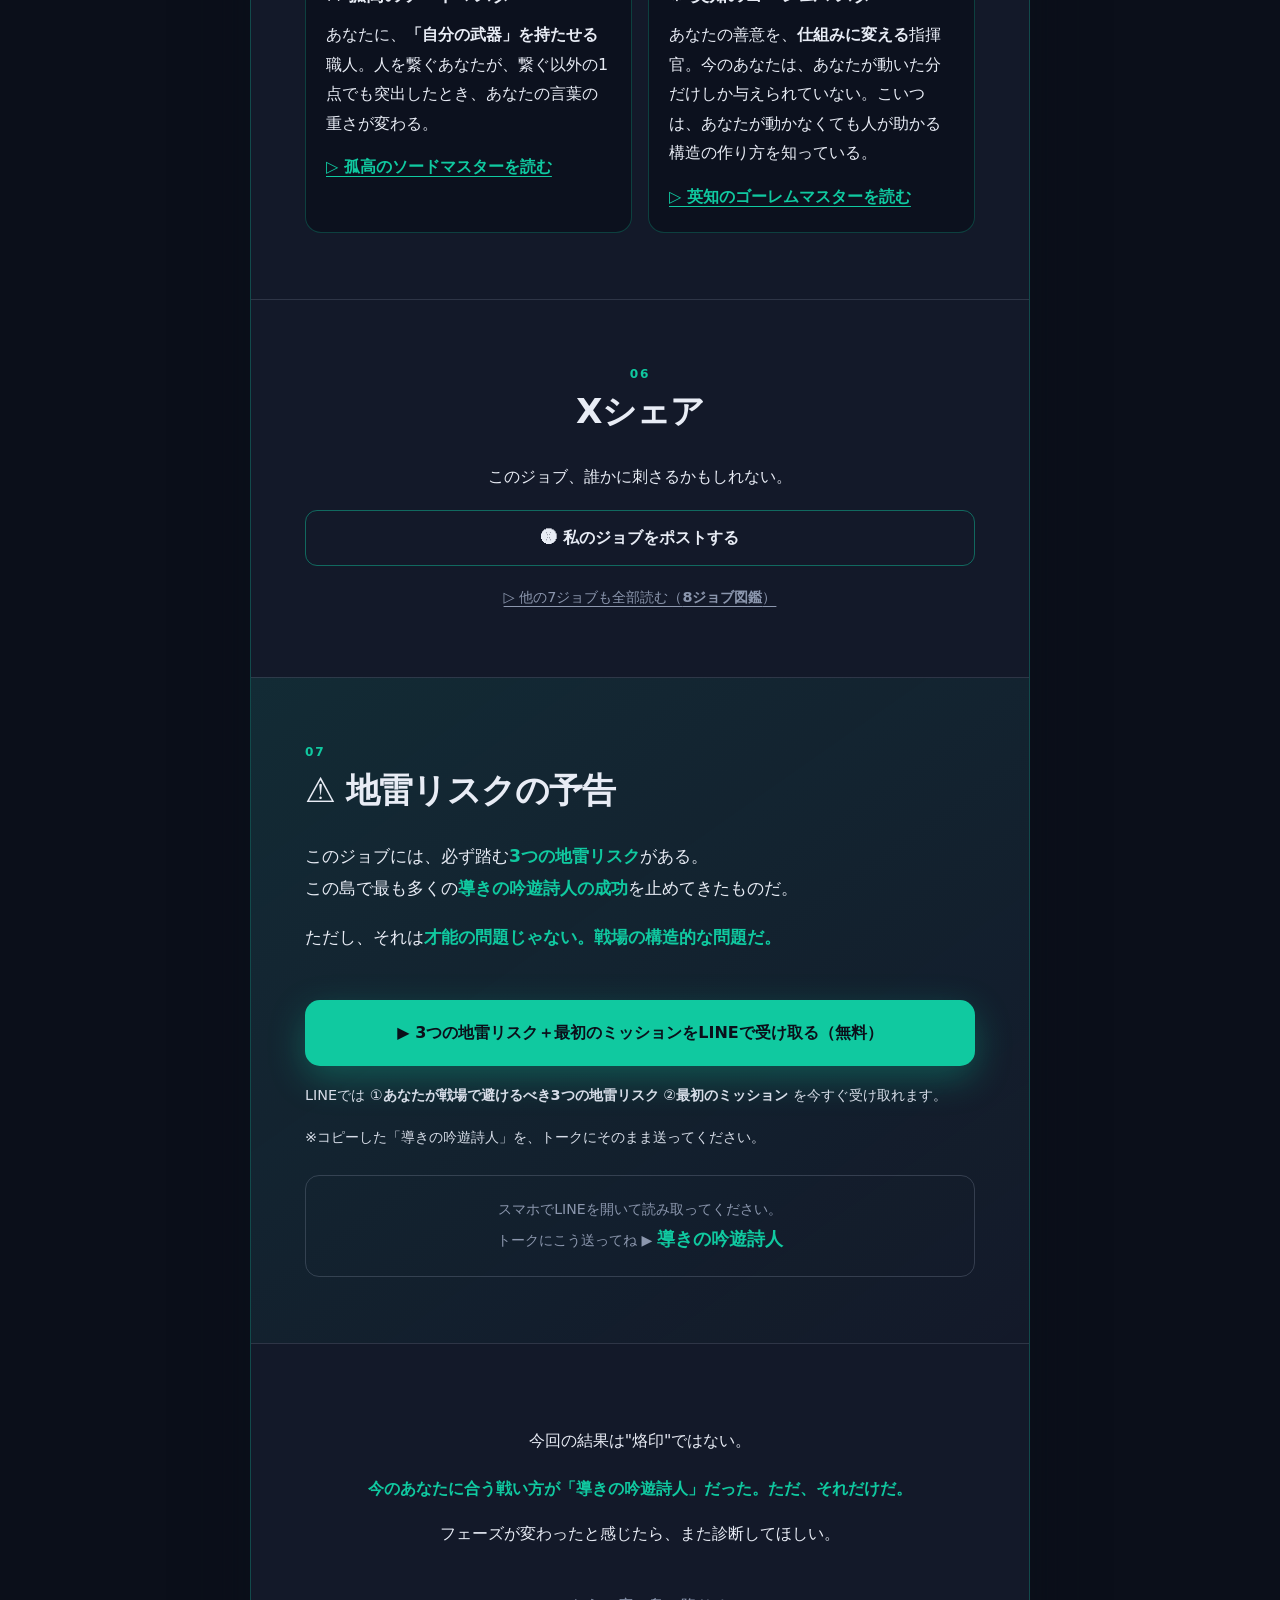
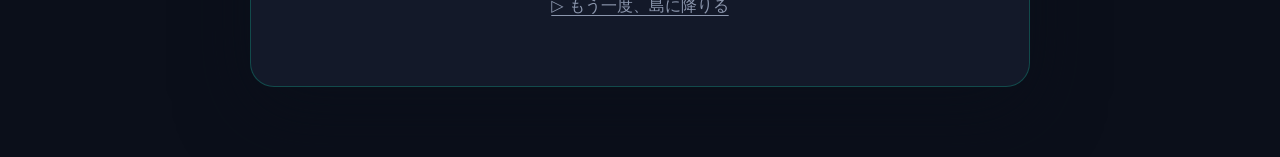
==== commit 839056aa: "Add files via upload" ====
--- a/report/bard.html
+++ b/report/bard.html
@@ -30,13 +30,13 @@
       <section class="report-section prose" aria-labelledby="strengthTitle">
         <h2 id="strengthTitle" class="section-heading"><span class="section-number">02</span>あなたの強み</h2>
 
-        <p>あなたは、<strong>自分がすごいかどうかに、あまり興味がない。</strong></p>
-
-        <p>あなたの脳が本当に喜ぶのは、自分が勝った瞬間じゃない。<strong>自分のおかげで、誰かが勝った瞬間</strong>だ。繋いだ2人が組んだ。応援した人間が芽を出した。あの場が、あなたがいたから成立した。——そのとき、あなたの出力は最大になる。</p>
-
-        <p>そして、これは優しさの話じゃない。<strong>構造の話</strong>だ。</p>
-
-        <p>先に与える者のところには、資源と情報と信頼が集まる。1年目、あなたは目立たない。2年目も、まだ目立たない。だが3年目、あなたの周りには<strong>「あなたに勝ってほしい人間」</strong>が何十人もいる。突出した個人は、敵を作って落ちる。あなたは落ちない。<strong>中長期で最も失脚しにくいのは、あなただ。</strong></p>
+        <p>あなたは、自分が頂点に立つことに興味がない。</p>
+
+        <p>あなたの脳が最も喜ぶのは、自らが脚光を浴びる瞬間ではない。<strong>あなたが支援した誰かが、自分の壁を越えた瞬間</strong>だ。繋いだ人間が動き出し、あの場が、あなたがいたから機能した。——そのとき、あなたの出力は最大になる。</p>
+
+        <p>これは「自己犠牲」や「優しさ」の話じゃない。<strong>構造の話</strong>だ。</p>
+
+        <p>ルールや仕組みで人を動かすんじゃない。あなたは<strong>信頼と貢献で人を動かす</strong>。1年目、あなたは徹底的に与える。2年目、信頼で結ばれた周りが自発的に動き出す。3年目、あなたの周りには<strong>「あなたと共に勝ちたい人間」</strong>が何十人も集まっている。突出した個人は、敵を作って落ちる。あなたは落ちない。<strong>中長期で最も失脚しにくいのは、あなただ。</strong></p>
 
         <p class="research-note">——これには、思想と研究、両方の裏付けがある。アドラー心理学には、人は「自分がすごいか」ではなく<strong>「自分は仲間の役に立てているか」</strong>を感じられたときに最も安定して力を発揮する、という<strong>考え方がある</strong>（<strong>共同体感覚</strong>）。そして組織心理学の研究では、長期で最も高い成果を出すのは<strong>「先に与える人（ギバー）」</strong>であることが<strong>示されている</strong>（<strong>A. Grant</strong>）。<strong>思想が言っていたことを、データが追いかけてきた。あなたは、その両方の真ん中に立っている。</strong></p>
       </section>
@@ -44,13 +44,13 @@
       <section class="report-section prose" aria-labelledby="strategyTitle">
         <h2 id="strategyTitle" class="section-heading"><span class="section-number">03</span>戦場での立ち回り</h2>
 
-        <p class="lead-line">自分の数字を追うな。人の勝ちを作れ。</p>
-
-        <p>あなたが1人で出せる数字は、たかが知れている。だが、<strong>あなたが勝たせた10人が持ってくる数字</strong>は、桁が違う。</p>
-
-        <p>見返りを先に決めるな。ただし——<strong>誰に与えるかは、選べ。</strong> あなたの信頼は無限じゃない。伸びる人間、返す人間、同じ方向を向いている人間。そこに全部を注げ。</p>
-
-        <p>繋いだ数だけ、あなたの盤面は広がる。</p>
+        <p class="lead-line">人を管理するな。才能を解き放て。</p>
+
+        <p>あなたが1人で出せる成果は、たかが知れている。だが、<strong>あなたへの絶対的な信頼で結ばれた10人が見せる爆発力</strong>は、単なる足し算を遥かに超える。</p>
+
+        <p>見返りを先に求めるな。ただし——<strong>誰に与え、誰を守るかは、選べ。</strong> あなたのエネルギーは無限じゃない。熱を奪うテイカーに、時間を使うな。同じ志を持つ人間に、あなたの時間と信頼の全てを注げ。</p>
+
+        <p>あなたが育て、勝たせた人間の数だけ、あなたの盤面は広がる。</p>
       </section>
 
       <section class="report-section" aria-labelledby="statusTitle">
